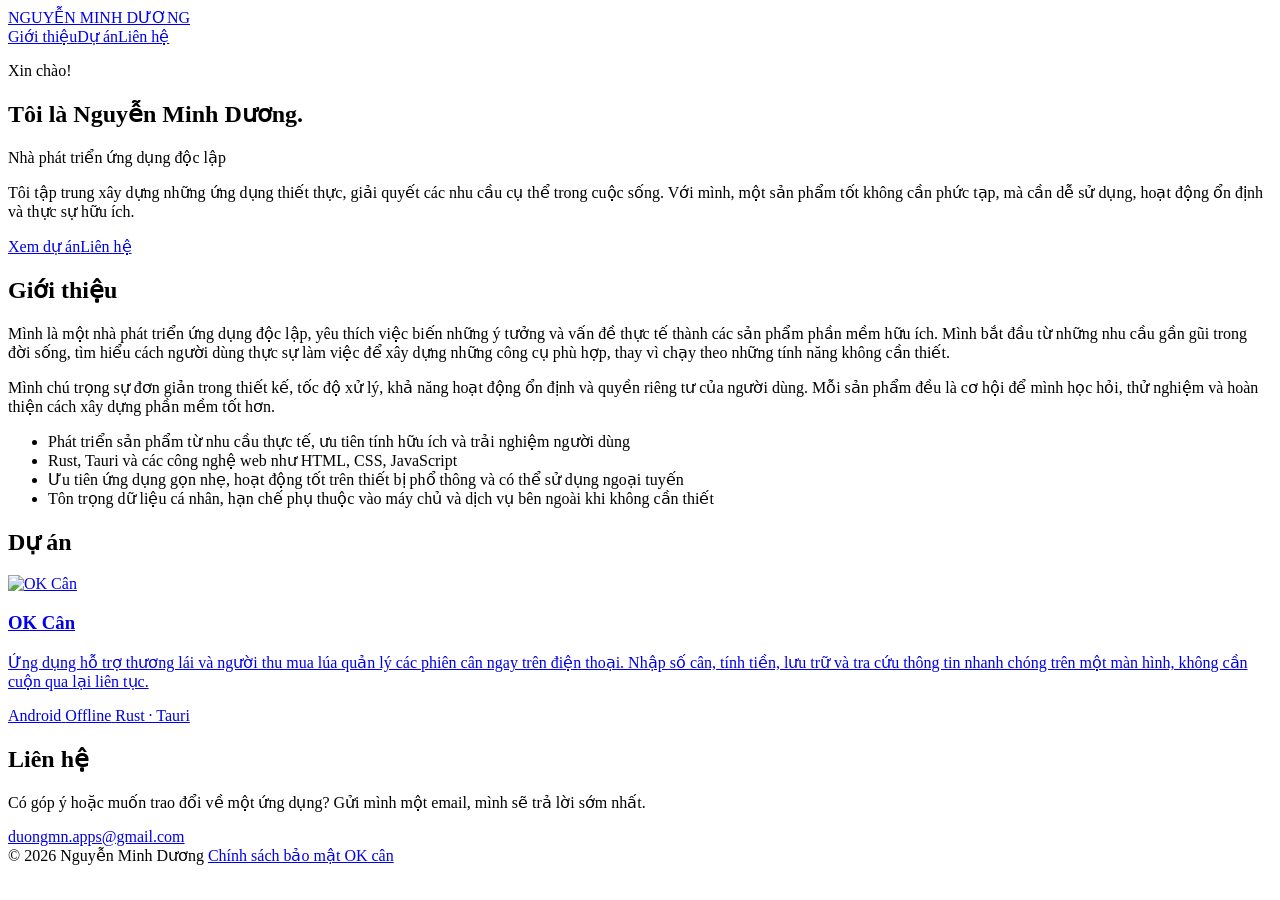
==== index.html @ 65c3b8d2 "Create index.html create home page" ====
<!doctype html>
<html lang="vi">
    <head>
        <meta charset="utf-8" />
        <meta name="viewport" content="width=device-width,initial-scale=1" />
        <title>Nguyễn Minh Dương – Nhà phát triển ứng dụng</title>
        <meta
            name="description"
            content="Portfolio của TÊN_CỦA_BẠN: ứng dụng nhỏ, dễ dùng, chạy không cần mạng cho đời sống nông thôn."
        />
        <link rel="icon" type="image/svg+xml" href="assets/img/favicon.svg" />
        <link rel="stylesheet" href="assets/style.css" />
    </head>
    <body>
        <header class="site-header">
            <div class="wrap">
                <a class="brand" href="./">NGUYỄN MINH DƯƠNG</a>
                <nav>
                    <a href="#gioi-thieu">Giới thiệu</a
                    ><a href="#du-an">Dự án</a><a href="#lien-he">Liên hệ</a>
                </nav>
            </div>
        </header>
        <main class="wrap">
            <section class="hero">
                <!-- HERO -->
                <p class="hi">Xin chào!</p>
                <h1>Tôi là Nguyễn Minh Dương.</h1>
                <span class="role">Nhà phát triển ứng dụng độc lập</span>
                <p class="lead">
                    Tôi tập trung xây dựng những ứng dụng thiết thực, giải quyết
                    các nhu cầu cụ thể trong cuộc sống. Với mình, một sản phẩm
                    tốt không cần phức tạp, mà cần dễ sử dụng, hoạt động ổn định
                    và thực sự hữu ích.
                </p>
                <div class="actions">
                    <a class="btn" href="#du-an">Xem dự án</a
                    ><a class="btn ghost" href="#lien-he">Liên hệ</a>
                </div>
            </section>

            <!-- GIỚI THIỆU -->
            <section class="section" id="gioi-thieu">
                <h2>Giới thiệu</h2>
                <p>
                    Mình là một nhà phát triển ứng dụng độc lập, yêu thích việc
                    biến những ý tưởng và vấn đề thực tế thành các sản phẩm phần
                    mềm hữu ích. Mình bắt đầu từ những nhu cầu gần gũi trong đời
                    sống, tìm hiểu cách người dùng thực sự làm việc để xây dựng
                    những công cụ phù hợp, thay vì chạy theo những tính năng
                    không cần thiết.
                </p>
                <p>
                    Mình chú trọng sự đơn giản trong thiết kế, tốc độ xử lý, khả
                    năng hoạt động ổn định và quyền riêng tư của người dùng. Mỗi
                    sản phẩm đều là cơ hội để mình học hỏi, thử nghiệm và hoàn
                    thiện cách xây dựng phần mềm tốt hơn.
                </p>
                <ul class="checks">
                    <li>
                        Phát triển sản phẩm từ nhu cầu thực tế, ưu tiên tính hữu
                        ích và trải nghiệm người dùng
                    </li>
                    <li>
                        Rust, Tauri và các công nghệ web như HTML, CSS,
                        JavaScript
                    </li>
                    <li>
                        Ưu tiên ứng dụng gọn nhẹ, hoạt động tốt trên thiết bị
                        phổ thông và có thể sử dụng ngoại tuyến
                    </li>
                    <li>
                        Tôn trọng dữ liệu cá nhân, hạn chế phụ thuộc vào máy chủ
                        và dịch vụ bên ngoài khi không cần thiết
                    </li>
                </ul>
            </section>

            <section class="section" id="du-an">
                <h2>Dự án</h2>
                <div class="cards">
                    <!-- Thêm dự án mới: sao chép nguyên khối <a class="card"> này và sửa nội dung -->
                    <!-- DỰ ÁN -->
                    <a class="card" href="ok-can/">
                        <img
                            src="assets/img/icon.svg"
                            alt="OK Cân"
                            width="72"
                            height="72"
                        />
                        <div>
                            <h3>OK Cân</h3>
                            <p>
                                Ứng dụng hỗ trợ thương lái và người thu mua lúa
                                quản lý các phiên cân ngay trên điện thoại. Nhập
                                số cân, tính tiền, lưu trữ và tra cứu thông tin
                                nhanh chóng trên một màn hình, không cần cuộn
                                qua lại liên tục.
                            </p>
                            <div class="tags">
                                <span class="tag">Android</span>
                                <span class="tag">Offline</span>
                                <span class="tag">Rust · Tauri</span>
                            </div>
                        </div>
                    </a>
                </div>
            </section>

            <section class="contact" id="lien-he">
                <h2>Liên hệ</h2>
                <p>
                    Có góp ý hoặc muốn trao đổi về một ứng dụng? Gửi mình một
                    email, mình sẽ trả lời sớm nhất.
                </p>
                <div class="actions">
                    <a class="btn" href="mailto:duongmn.apps@gmail.com"
                        >duongmn.apps@gmail.com</a
                    >
                </div>
                <!-- Thêm liên kết khác nếu muốn: GitHub, Facebook, Zalo... -->
            </section>
        </main>
        <footer class="site-footer">
            <div class="wrap">
                <span>© 2026 Nguyễn Minh Dương</span>
                <span
                    ><a href="ok-can/privacy/"
                        >Chính sách bảo mật OK cân</a
                    ></span
                >
            </div>
        </footer>
    </body>
</html>
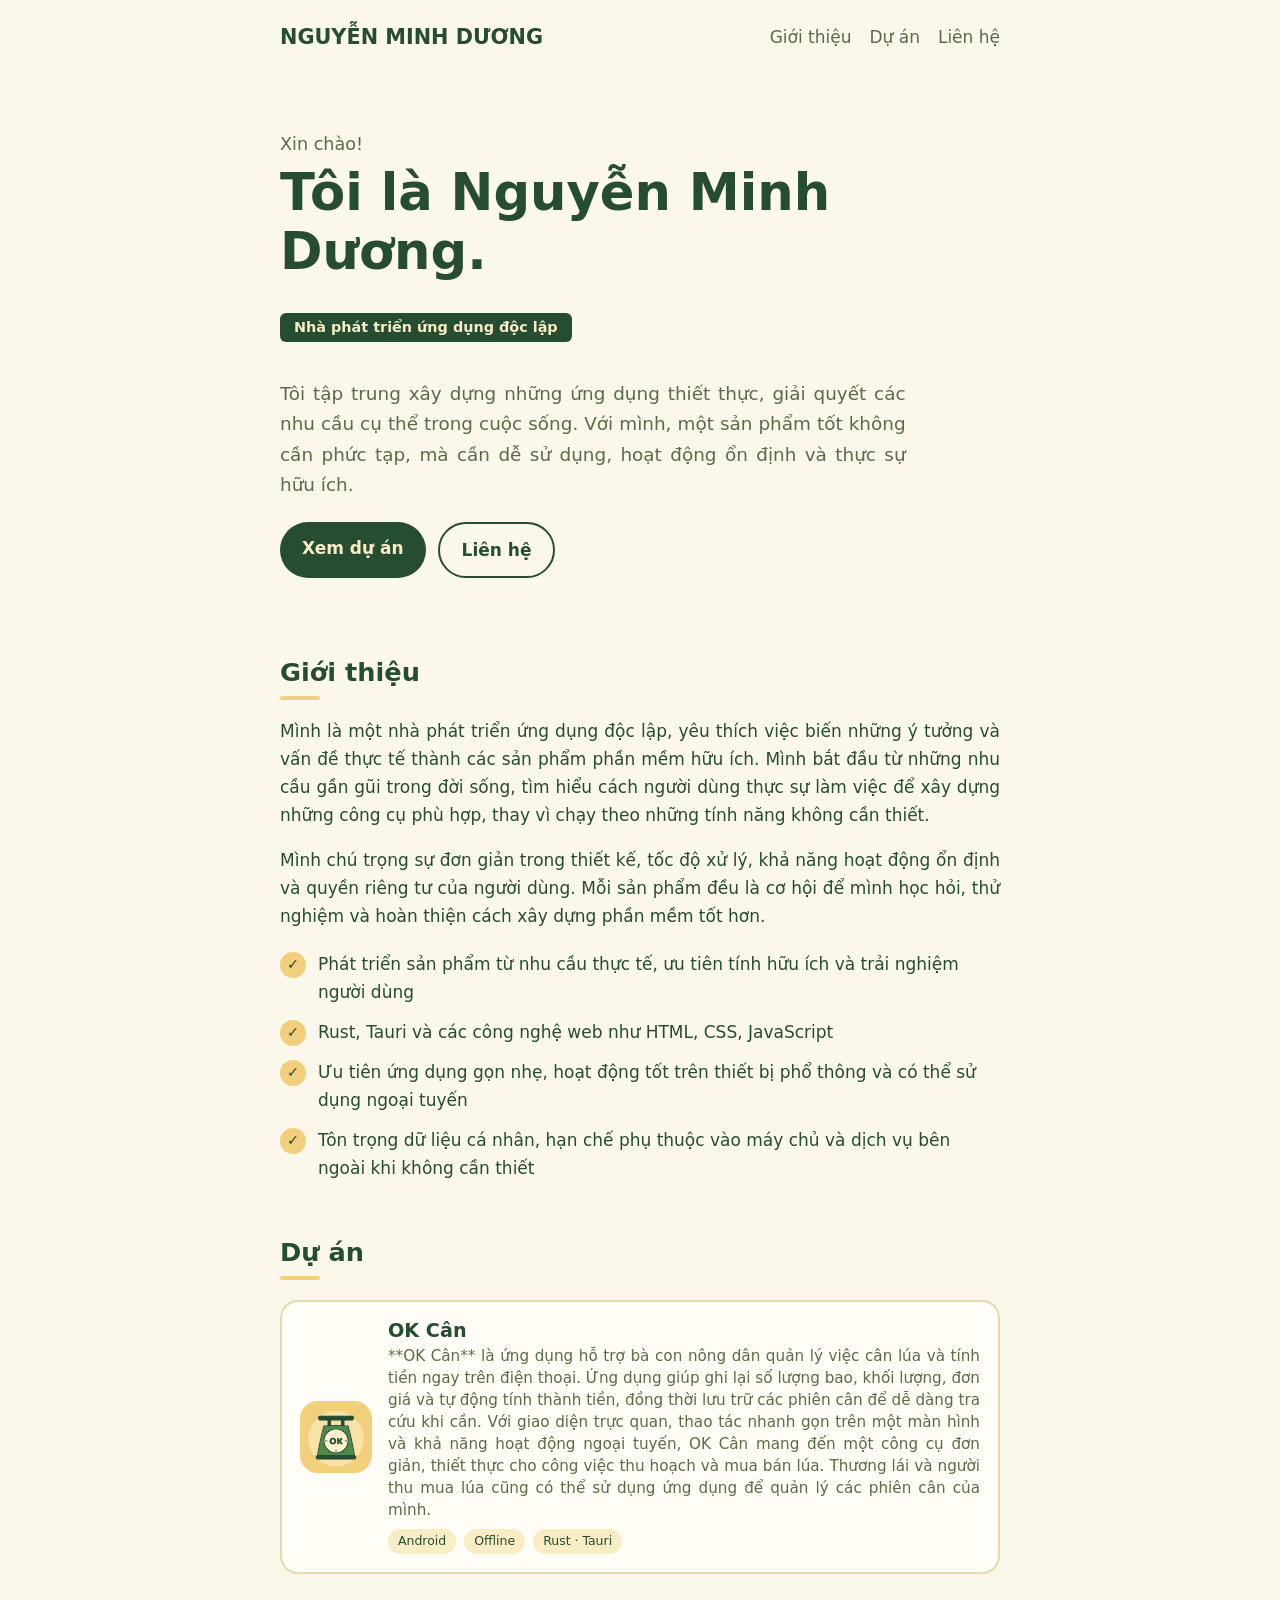
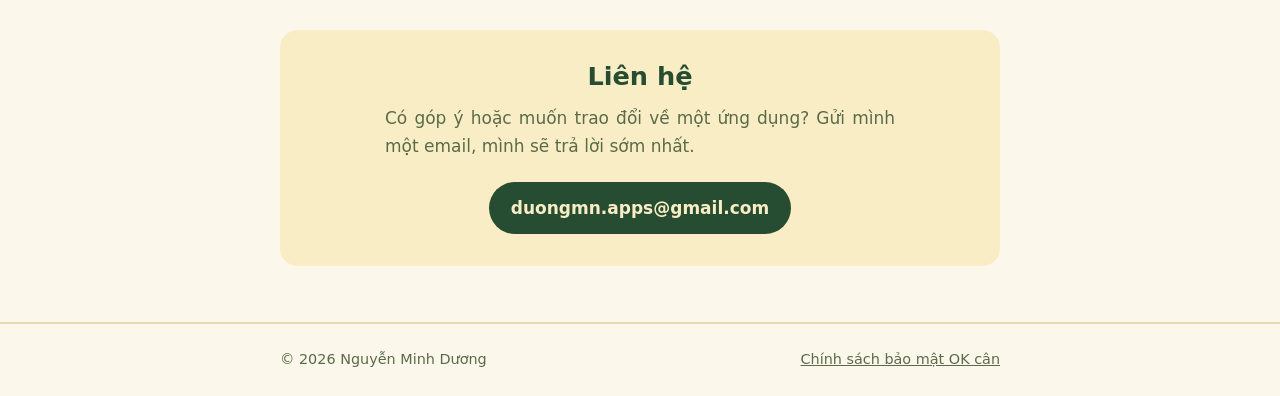
==== commit 267bd38b: "Update index.html" ====
--- a/index.html
+++ b/index.html
@@ -91,11 +91,7 @@
                         <div>
                             <h3>OK Cân</h3>
                             <p>
-                                Ứng dụng hỗ trợ thương lái và người thu mua lúa
-                                quản lý các phiên cân ngay trên điện thoại. Nhập
-                                số cân, tính tiền, lưu trữ và tra cứu thông tin
-                                nhanh chóng trên một màn hình, không cần cuộn
-                                qua lại liên tục.
+                                **OK Cân** là ứng dụng hỗ trợ bà con nông dân quản lý việc cân lúa và tính tiền ngay trên điện thoại. Ứng dụng giúp ghi lại số lượng bao, khối lượng, đơn giá và tự động tính thành tiền, đồng thời lưu trữ các phiên cân để dễ dàng tra cứu khi cần. Với giao diện trực quan, thao tác nhanh gọn trên một màn hình và khả năng hoạt động ngoại tuyến, OK Cân mang đến một công cụ đơn giản, thiết thực cho công việc thu hoạch và mua bán lúa. Thương lái và người thu mua lúa cũng có thể sử dụng ứng dụng để quản lý các phiên cân của mình.
                             </p>
                             <div class="tags">
                                 <span class="tag">Android</span>
--- a/assets/style.css
+++ b/assets/style.css
@@ -0,0 +1,87 @@
+@font-face{font-family:'Baloo 2';src:url(fonts/Baloo2-ExtraBold.ttf) format('truetype');font-weight:800;font-display:swap}
+:root{--bg:#FBF7EA;--ink:#264D31;--muted:#5B6B4A;--sand:#F2CF7A;--cream:#F8EDC4;--accent:#C8623A;--line:#E6D9B0;--card:#FFFDF5;--btn:#264D31;--btnt:#F8EDC4;--radius:18px;--head:'Baloo 2',ui-rounded,system-ui,sans-serif;color-scheme:light}
+@media (prefers-color-scheme:dark){:root{--bg:#17261B;--ink:#F2E9C8;--muted:#B9C7A4;--cream:#2A4030;--accent:#E0845A;--line:#2F4A36;--card:#1F3324;--btn:#F2CF7A;--btnt:#17261B;color-scheme:dark}}
+*{box-sizing:border-box}
+html{-webkit-text-size-adjust:100%;scroll-behavior:smooth}
+body{margin:0;background:var(--bg);color:var(--ink);font:17px/1.65 system-ui,-apple-system,"Segoe UI",Roboto,"Helvetica Neue",Arial,sans-serif}
+h1,h2,h3{font-family:var(--head);font-weight:800;line-height:1.15;margin:0 0 .5em}
+h1{font-size:clamp(2.1rem,6vw,3.2rem)}h2{font-size:1.6rem}h3{font-size:1.2rem}
+p{text-align:justify;}
+a{color:var(--ink)}
+.wrap{max-width:760px;margin:0 auto;padding:0 20px}
+.site-header{padding:20px 0}
+.site-header .wrap{display:flex;justify-content:space-between;align-items:center;gap:16px}
+.brand{font-family:var(--head);font-weight:800;font-size:1.3rem;text-decoration:none}
+nav a{margin-left:18px;text-decoration:none;color:var(--muted)}
+nav a:hover{color:var(--ink);text-decoration:underline}
+.hero{padding:56px 0 24px}
+.hi{margin:0 0 4px;color:var(--muted);font-size:1.1rem}
+.role{display:inline-block;margin:6px 0 18px;padding:3px 14px;border-radius:6px;background:var(--btn);color:var(--btnt);font-weight:600;font-size:.9rem}
+.lead{font-size:1.15rem;color:var(--muted);max-width:34em;text-align:justify;}
+.section{padding-top:56px}
+.section>h2::after{content:"";display:block;width:40px;height:4px;border-radius:2px;background:var(--sand);margin-top:8px}
+.checks{list-style:none;padding:0;margin:20px 0 0;display:grid;gap:12px}
+.checks li{display:flex;gap:12px;align-items:flex-start}
+.checks li::before{content:"\2713";flex:none;width:26px;height:26px;border-radius:50%;background:var(--sand);color:#264D31;display:grid;place-items:center;font-weight:800;font-size:.9rem;margin-top:2px}
+.cards{display:grid;gap:16px;margin:20px 0 0}
+.card{display:flex;gap:16px;align-items:center;padding:18px;background:var(--card);border:2px solid var(--line);border-radius:var(--radius);text-decoration:none;transition:transform .15s,border-color .15s}
+.card:hover{transform:translateY(-2px);border-color:var(--sand)}
+.card img,.card svg{width:72px;height:72px;flex:none;border-radius:18px}
+.card h3{margin:0}
+.card p{margin:.2em 0 0;color:var(--muted);font-size:.95rem;line-height:1.45;text-align:justify;}
+.tags{display:flex;gap:8px;margin-top:8px;flex-wrap:wrap}
+.tag{font-size:.78rem;background:var(--cream);padding:2px 10px;border-radius:999px}
+.contact{background:var(--cream);border-radius:var(--radius);padding:32px 24px;margin-top:56px;text-align:center}
+.contact p{color:var(--muted);margin:0 auto;max-width:30em}
+.contact .actions{justify-content:center}
+.app-head{display:flex;gap:20px;align-items:center}
+.app-head img,.app-head svg{width:96px;height:96px;flex:none;border-radius:24px}
+.app-head h1{margin:0}
+.actions{display:flex;gap:12px;flex-wrap:wrap;margin-top:22px}
+.btn{display:inline-block;padding:12px 22px;border-radius:999px;background:var(--btn);color:var(--btnt);text-decoration:none;font-weight:600}
+.btn.ghost{background:transparent;color:var(--ink);border:2px solid var(--ink)}
+.btn[aria-disabled=true],.btn.off{opacity:.6;cursor:default}
+.features{list-style:none;padding:0;margin:16px 0 40px;display:grid;gap:12px}
+.features li{padding:14px 18px;background:var(--card);border:2px solid var(--line);border-radius:var(--radius)}
+.shots{display:grid;grid-template-columns:repeat(3,1fr);gap:12px;margin:16px 0 40px}
+.shot{aspect-ratio:9/16;border:2px dashed var(--line);border-radius:var(--radius);display:grid;place-items:center;color:var(--muted);font-size:.85rem;text-align:center;padding:8px;background:var(--card)}
+.shots img{width:100%;border-radius:var(--radius);border:2px solid var(--line)}
+.note{background:var(--cream);border-radius:var(--radius);padding:14px 18px;margin:24px 0}
+.prose{padding-bottom:16px}
+.prose h2{margin-top:1.8em}
+.prose ul{padding-left:1.2em}
+.meta{color:var(--muted);font-size:.95rem}
+.site-footer{border-top:2px solid var(--line);margin-top:56px;padding:24px 0;color:var(--muted);font-size:.9rem}
+.site-footer a{color:var(--muted)}
+.site-footer .wrap{display:flex;justify-content:space-between;gap:12px;flex-wrap:wrap}
+:focus-visible{outline:3px solid var(--accent);outline-offset:3px;border-radius:6px}
+@media (max-width:520px){
+  .site-header .wrap{
+    flex-direction:column;
+    align-items:flex-start;
+    gap:10px;
+  }
+
+  .brand{
+    white-space:nowrap;
+  }
+
+  nav{
+    display:flex;
+    flex-wrap:wrap;
+    gap:18px;
+  }
+
+  nav a{
+    margin-left:0;
+  }
+
+  .shots{
+    grid-template-columns:repeat(2,1fr);
+  }
+
+  .app-head{
+    align-items:flex-start;
+  }
+}
+@media (prefers-reduced-motion:reduce){*{transition:none!important}html{scroll-behavior:auto}}
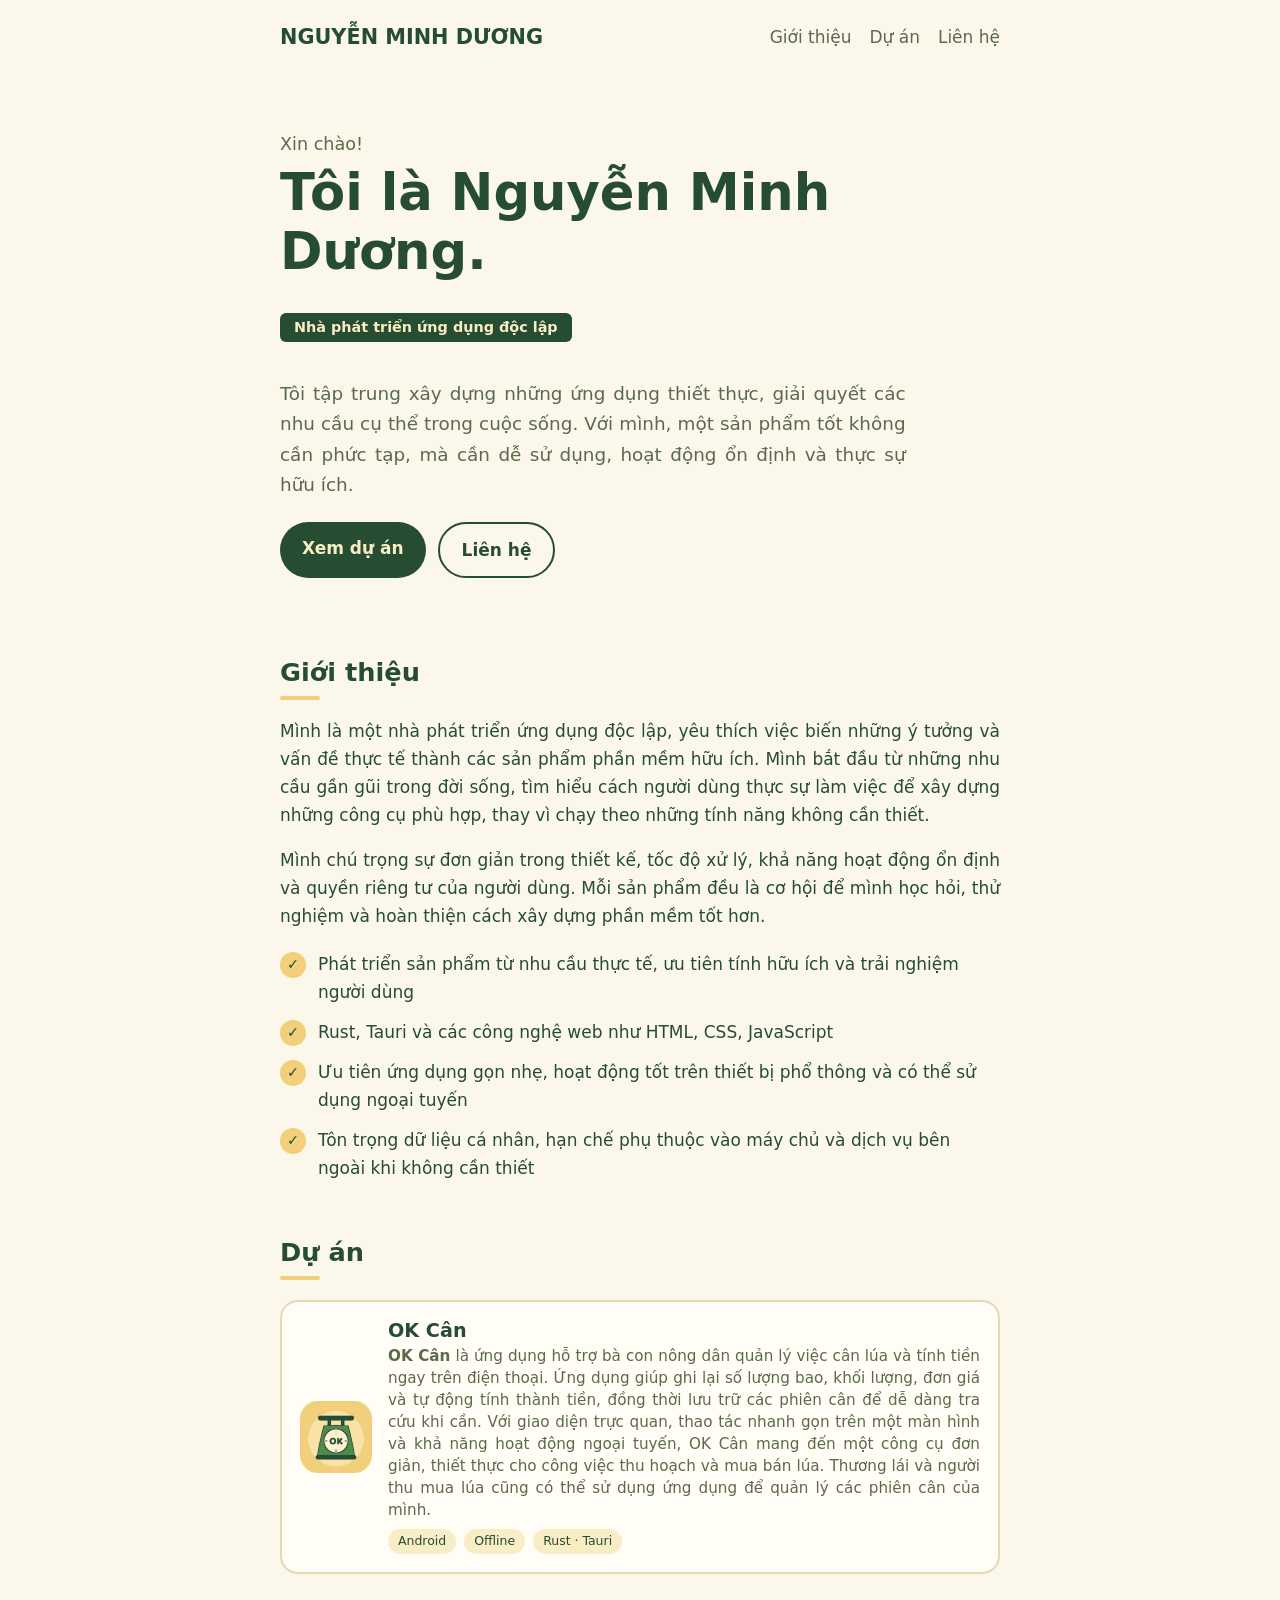
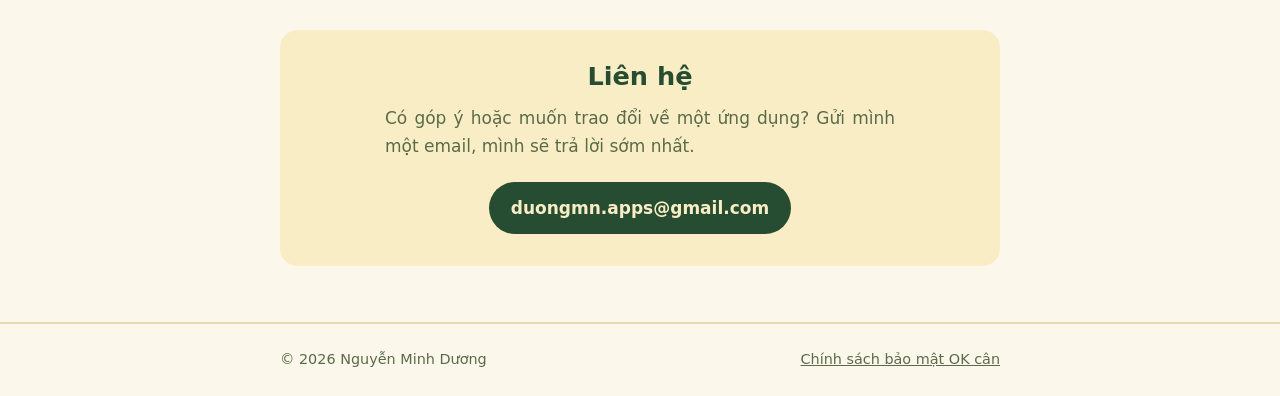
==== commit 3633fe33: "Update index.html" ====
--- a/index.html
+++ b/index.html
@@ -91,7 +91,7 @@
                         <div>
                             <h3>OK Cân</h3>
                             <p>
-                                **OK Cân** là ứng dụng hỗ trợ bà con nông dân quản lý việc cân lúa và tính tiền ngay trên điện thoại. Ứng dụng giúp ghi lại số lượng bao, khối lượng, đơn giá và tự động tính thành tiền, đồng thời lưu trữ các phiên cân để dễ dàng tra cứu khi cần. Với giao diện trực quan, thao tác nhanh gọn trên một màn hình và khả năng hoạt động ngoại tuyến, OK Cân mang đến một công cụ đơn giản, thiết thực cho công việc thu hoạch và mua bán lúa. Thương lái và người thu mua lúa cũng có thể sử dụng ứng dụng để quản lý các phiên cân của mình.
+                                <strong>OK Cân</strong> là ứng dụng hỗ trợ bà con nông dân quản lý việc cân lúa và tính tiền ngay trên điện thoại. Ứng dụng giúp ghi lại số lượng bao, khối lượng, đơn giá và tự động tính thành tiền, đồng thời lưu trữ các phiên cân để dễ dàng tra cứu khi cần. Với giao diện trực quan, thao tác nhanh gọn trên một màn hình và khả năng hoạt động ngoại tuyến, OK Cân mang đến một công cụ đơn giản, thiết thực cho công việc thu hoạch và mua bán lúa. Thương lái và người thu mua lúa cũng có thể sử dụng ứng dụng để quản lý các phiên cân của mình.
                             </p>
                             <div class="tags">
                                 <span class="tag">Android</span>
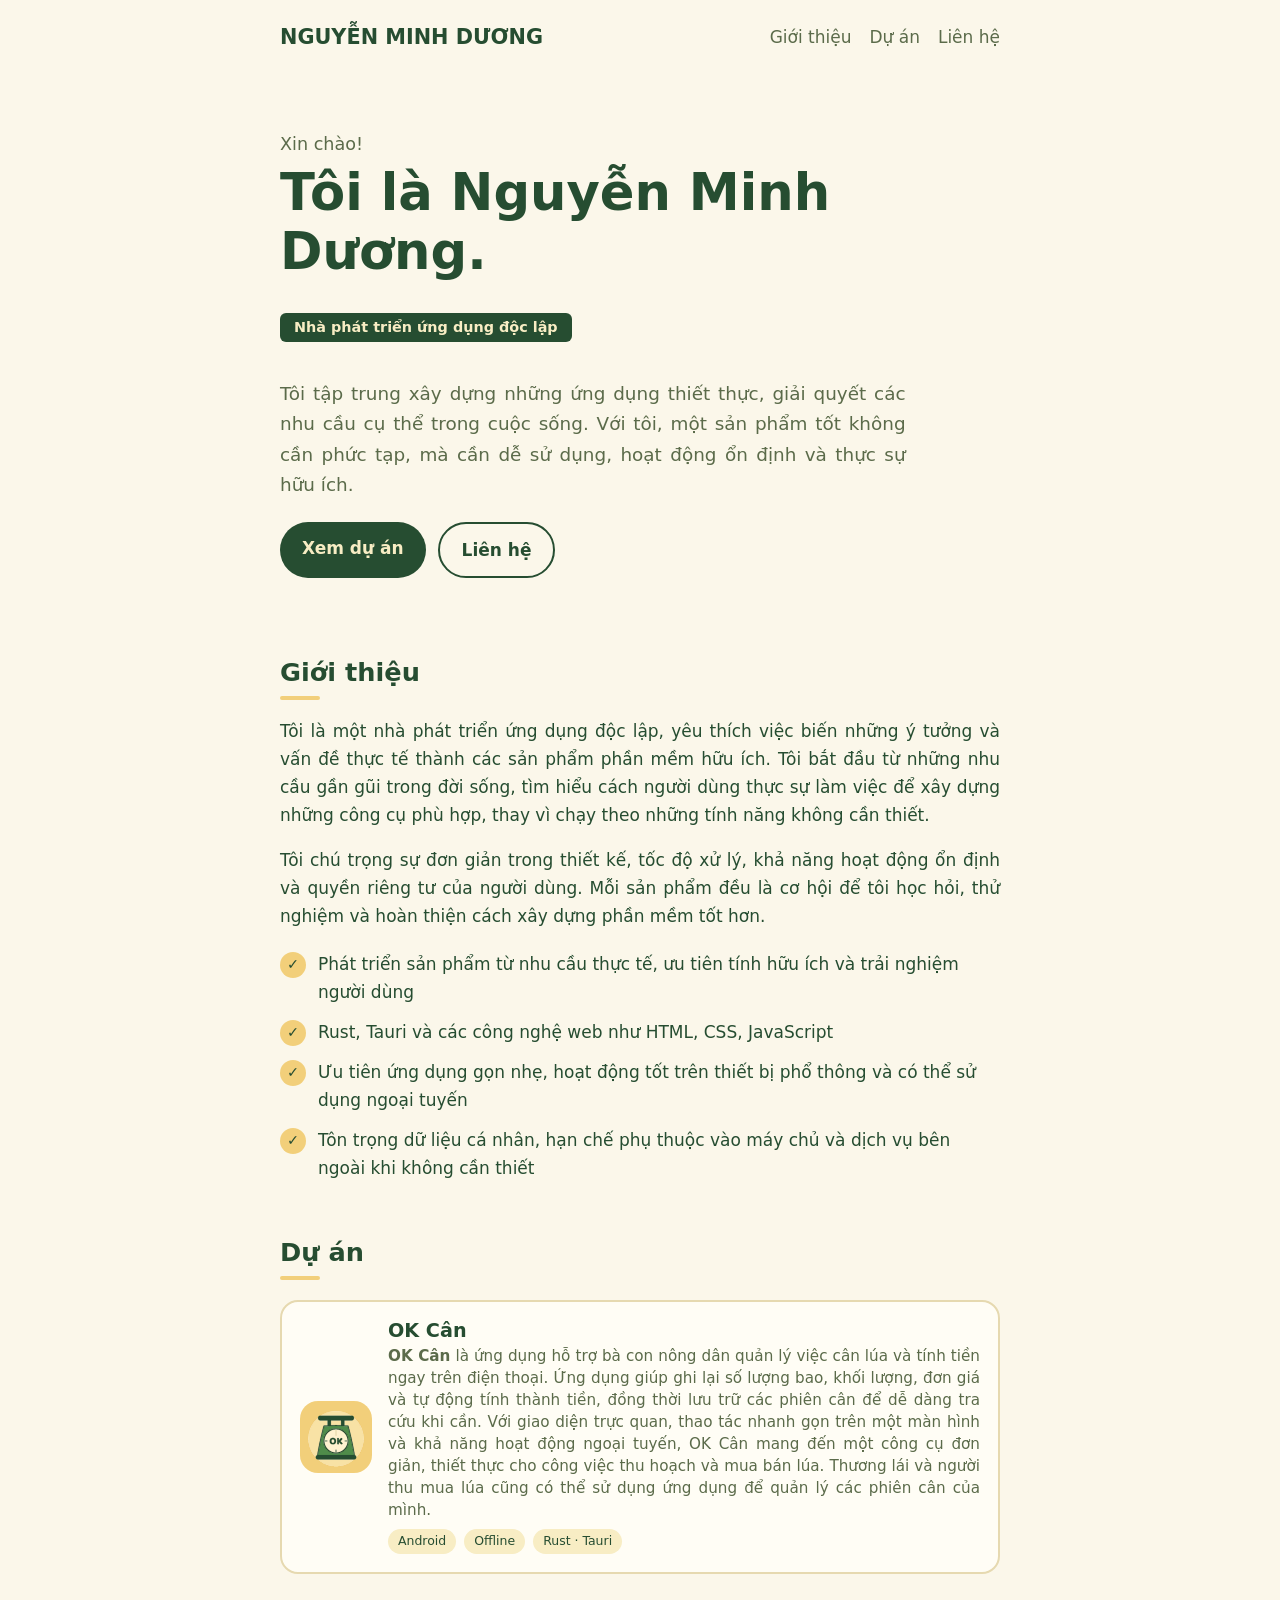
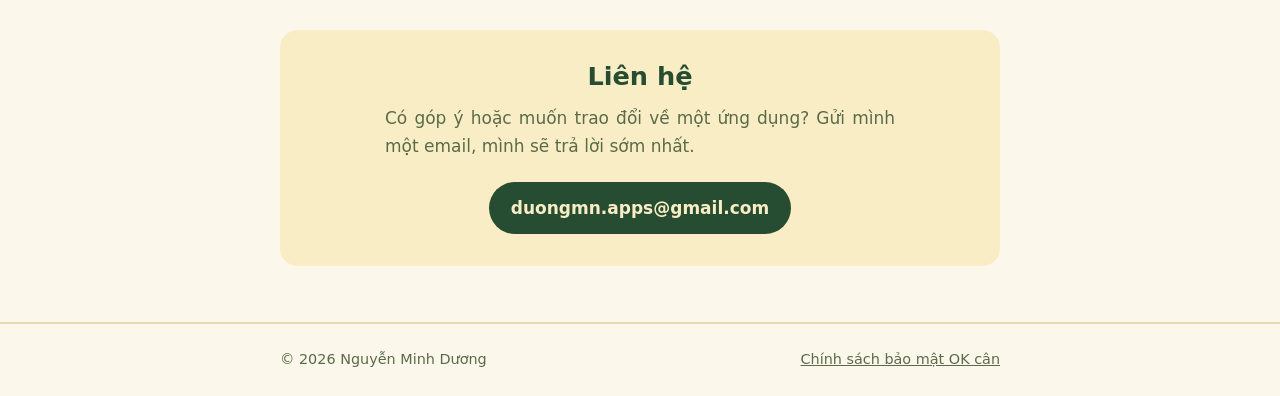
==== commit 574bd372: "Update index.html" ====
--- a/index.html
+++ b/index.html
@@ -6,7 +6,7 @@
         <title>Nguyễn Minh Dương – Nhà phát triển ứng dụng</title>
         <meta
             name="description"
-            content="Portfolio của TÊN_CỦA_BẠN: ứng dụng nhỏ, dễ dùng, chạy không cần mạng cho đời sống nông thôn."
+            content="Portfolio của NGUYỄN MINH DƯƠNG: ứng dụng nhỏ, dễ dùng, chạy không cần mạng cho đời sống nông thôn."
         />
         <link rel="icon" type="image/svg+xml" href="assets/img/favicon.svg" />
         <link rel="stylesheet" href="assets/style.css" />
@@ -29,7 +29,7 @@
                 <span class="role">Nhà phát triển ứng dụng độc lập</span>
                 <p class="lead">
                     Tôi tập trung xây dựng những ứng dụng thiết thực, giải quyết
-                    các nhu cầu cụ thể trong cuộc sống. Với mình, một sản phẩm
+                    các nhu cầu cụ thể trong cuộc sống. Với tôi, một sản phẩm
                     tốt không cần phức tạp, mà cần dễ sử dụng, hoạt động ổn định
                     và thực sự hữu ích.
                 </p>
@@ -43,17 +43,17 @@
             <section class="section" id="gioi-thieu">
                 <h2>Giới thiệu</h2>
                 <p>
-                    Mình là một nhà phát triển ứng dụng độc lập, yêu thích việc
+                    Tôi là một nhà phát triển ứng dụng độc lập, yêu thích việc
                     biến những ý tưởng và vấn đề thực tế thành các sản phẩm phần
-                    mềm hữu ích. Mình bắt đầu từ những nhu cầu gần gũi trong đời
+                    mềm hữu ích. Tôi bắt đầu từ những nhu cầu gần gũi trong đời
                     sống, tìm hiểu cách người dùng thực sự làm việc để xây dựng
                     những công cụ phù hợp, thay vì chạy theo những tính năng
                     không cần thiết.
                 </p>
                 <p>
-                    Mình chú trọng sự đơn giản trong thiết kế, tốc độ xử lý, khả
+                    Tôi chú trọng sự đơn giản trong thiết kế, tốc độ xử lý, khả
                     năng hoạt động ổn định và quyền riêng tư của người dùng. Mỗi
-                    sản phẩm đều là cơ hội để mình học hỏi, thử nghiệm và hoàn
+                    sản phẩm đều là cơ hội để tôi học hỏi, thử nghiệm và hoàn
                     thiện cách xây dựng phần mềm tốt hơn.
                 </p>
                 <ul class="checks">
@@ -79,7 +79,6 @@
             <section class="section" id="du-an">
                 <h2>Dự án</h2>
                 <div class="cards">
-                    <!-- Thêm dự án mới: sao chép nguyên khối <a class="card"> này và sửa nội dung -->
                     <!-- DỰ ÁN -->
                     <a class="card" href="ok-can/">
                         <img
@@ -114,7 +113,6 @@
                         >duongmn.apps@gmail.com</a
                     >
                 </div>
-                <!-- Thêm liên kết khác nếu muốn: GitHub, Facebook, Zalo... -->
             </section>
         </main>
         <footer class="site-footer">
